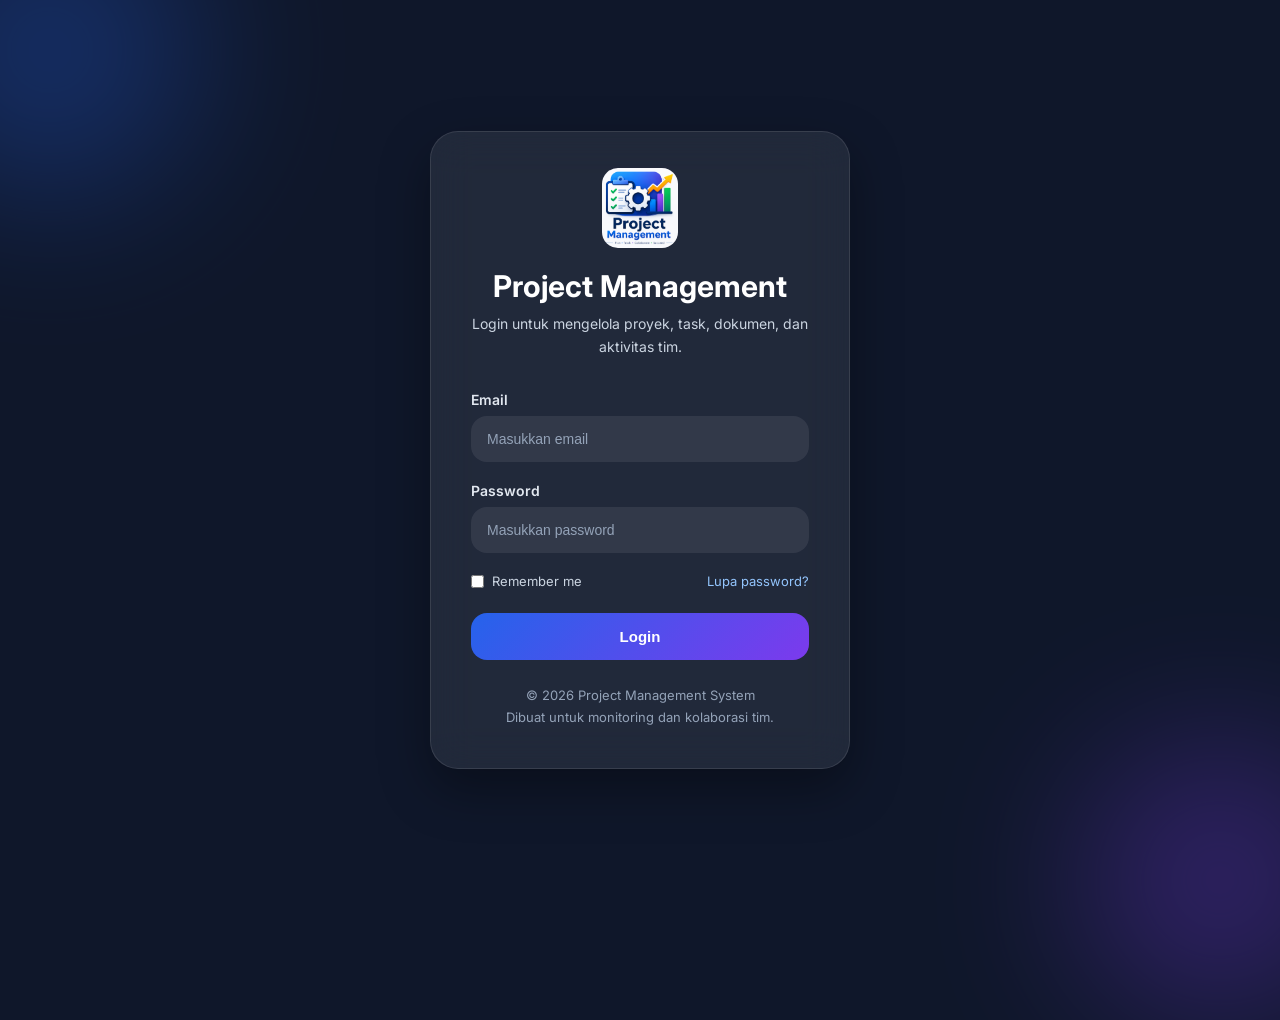
==== index.html @ faa104a9 "membuat_struktur_awal" ====
<!DOCTYPE html>
<html lang="id">
<head>
  <meta charset="UTF-8">
  <meta name="viewport" content="width=device-width, initial-scale=1.0">

  <title>Login - Project Management</title>

  <link rel="preconnect" href="https://fonts.googleapis.com">
  <link rel="preconnect" href="https://fonts.gstatic.com" crossorigin>

  <link href="https://fonts.googleapis.com/css2?family=Inter:wght@400;500;600;700&display=swap" rel="stylesheet">

  <style>

    *{
      margin:0;
      padding:0;
      box-sizing:border-box;
    }

    body{
      font-family:'Inter',sans-serif;
      background:#0f172a;
      min-height:100vh;
      display:flex;
      align-items:center;
      justify-content:center;
      padding:20px;
      overflow:hidden;
      position:relative;
    }

    /* =========================
       BACKGROUND
    ========================= */

    .bg-circle{
      position:absolute;
      border-radius:50%;
      filter:blur(80px);
      opacity:0.3;
      z-index:1;
    }

    .bg-circle.one{
      width:300px;
      height:300px;
      background:#2563eb;
      top:-100px;
      left:-100px;
    }

    .bg-circle.two{
      width:280px;
      height:280px;
      background:#7c3aed;
      bottom:-120px;
      right:-80px;
    }

    /* =========================
       LOGIN CARD
    ========================= */

    .login-wrapper{
      width:100%;
      max-width:420px;
      position:relative;
      z-index:2;
    }

    .login-card{
      background:rgba(255,255,255,0.08);
      backdrop-filter:blur(20px);
      border:1px solid rgba(255,255,255,0.1);
      border-radius:28px;
      padding:40px;
      box-shadow:0 20px 50px rgba(0,0,0,0.35);
    }

    .logo{
      width:72px;
      height:72px;
      border-radius:22px;
      display:flex;
      align-items:center;
      justify-content:center;
      font-size:30px;
      margin:0 auto 24px;
      color:white;
      font-weight:700;
    }
    .logo img{
      width: 80px;
      height: 80px;
      border-radius: 16px;
    }

    .title{
      text-align:center;
      color:white;
      margin-bottom:8px;
      font-size:30px;
      font-weight:700;
    }

    .subtitle{
      text-align:center;
      color:#cbd5e1;
      font-size:14px;
      margin-bottom:32px;
      line-height:1.7;
    }

    /* =========================
       FORM
    ========================= */

    .form-group{
      margin-bottom:20px;
    }

    .form-group label{
      display:block;
      color:#e2e8f0;
      font-size:14px;
      font-weight:600;
      margin-bottom:8px;
    }

    .input-box{
      position:relative;
    }

    .input-box input{
      width:100%;
      padding:15px 16px;
      border:none;
      border-radius:16px;
      background:rgba(255,255,255,0.08);
      color:white;
      font-size:14px;
      outline:none;
      transition:0.2s;
    }

    .input-box input::placeholder{
      color:#94a3b8;
    }

    .input-box input:focus{
      background:rgba(255,255,255,0.12);
      border:1px solid rgba(255,255,255,0.1);
    }

    /* =========================
       OPTIONS
    ========================= */

    .options{
      display:flex;
      justify-content:space-between;
      align-items:center;
      margin-bottom:24px;
      flex-wrap:wrap;
      gap:10px;
    }

    .remember{
      display:flex;
      align-items:center;
      gap:8px;
      color:#cbd5e1;
      font-size:13px;
    }

    .remember input{
      accent-color:#2563eb;
    }

    .forgot{
      color:#93c5fd;
      font-size:13px;
      text-decoration:none;
    }

    /* =========================
       BUTTON
    ========================= */

    .btn-login{
      width:100%;
      border:none;
      background:linear-gradient(135deg,#2563eb,#7c3aed);
      color:white;
      padding:15px;
      border-radius:16px;
      font-size:15px;
      font-weight:600;
      cursor:pointer;
      transition:0.25s;
    }

    .btn-login:hover{
      transform:translateY(-2px);
      box-shadow:0 12px 24px rgba(37,99,235,0.35);
    }

    /* =========================
       FOOTER
    ========================= */

    .footer{
      text-align:center;
      color:#94a3b8;
      font-size:13px;
      margin-top:24px;
      line-height:1.7;
    }

    .footer a{
      color:#93c5fd;
      text-decoration:none;
      font-weight:600;
    }

    /* =========================
       MOBILE
    ========================= */

    @media(max-width:500px){

      .login-card{
        padding:30px 24px;
      }

      .title{
        font-size:26px;
      }

    }

  </style>
</head>
<body>

  <!-- BACKGROUND -->
  <div class="bg-circle one"></div>
  <div class="bg-circle two"></div>

  <!-- LOGIN -->
  <div class="login-wrapper">

    <div class="login-card">

      <!-- LOGO -->
      <div class="logo">
        <img src="./disk/img/icon_kotak.png" alt="Project Manager Logo">
      </div>

      <!-- TITLE -->
      <h1 class="title">
        Project Management
      </h1>

      <p class="subtitle">
        Login untuk mengelola proyek, task, dokumen, dan aktivitas tim.
      </p>

      <!-- FORM -->
      <form>

        <!-- EMAIL -->
        <div class="form-group">

          <label>Email</label>

          <div class="input-box">
            <input 
              type="email"
              placeholder="Masukkan email"
            >
          </div>

        </div>

        <!-- PASSWORD -->
        <div class="form-group">

          <label>Password</label>

          <div class="input-box">
            <input 
              type="password"
              placeholder="Masukkan password"
            >
          </div>

        </div>

        <!-- OPTIONS -->
        <div class="options">

          <label class="remember">
            <input type="checkbox">
            Remember me
          </label>

          <a href="#" class="forgot">
            Lupa password?
          </a>

        </div>

        <!-- BUTTON -->
        <a href="./pages/dashboard/">
          <button type="button" class="btn-login">
            Login
          </button>
        </a>
      </form>

      <!-- FOOTER -->
      <div class="footer">
        © 2026 Project Management System <br>
        Dibuat untuk monitoring dan kolaborasi tim.
      </div>

    </div>

  </div>

</body>
</html>
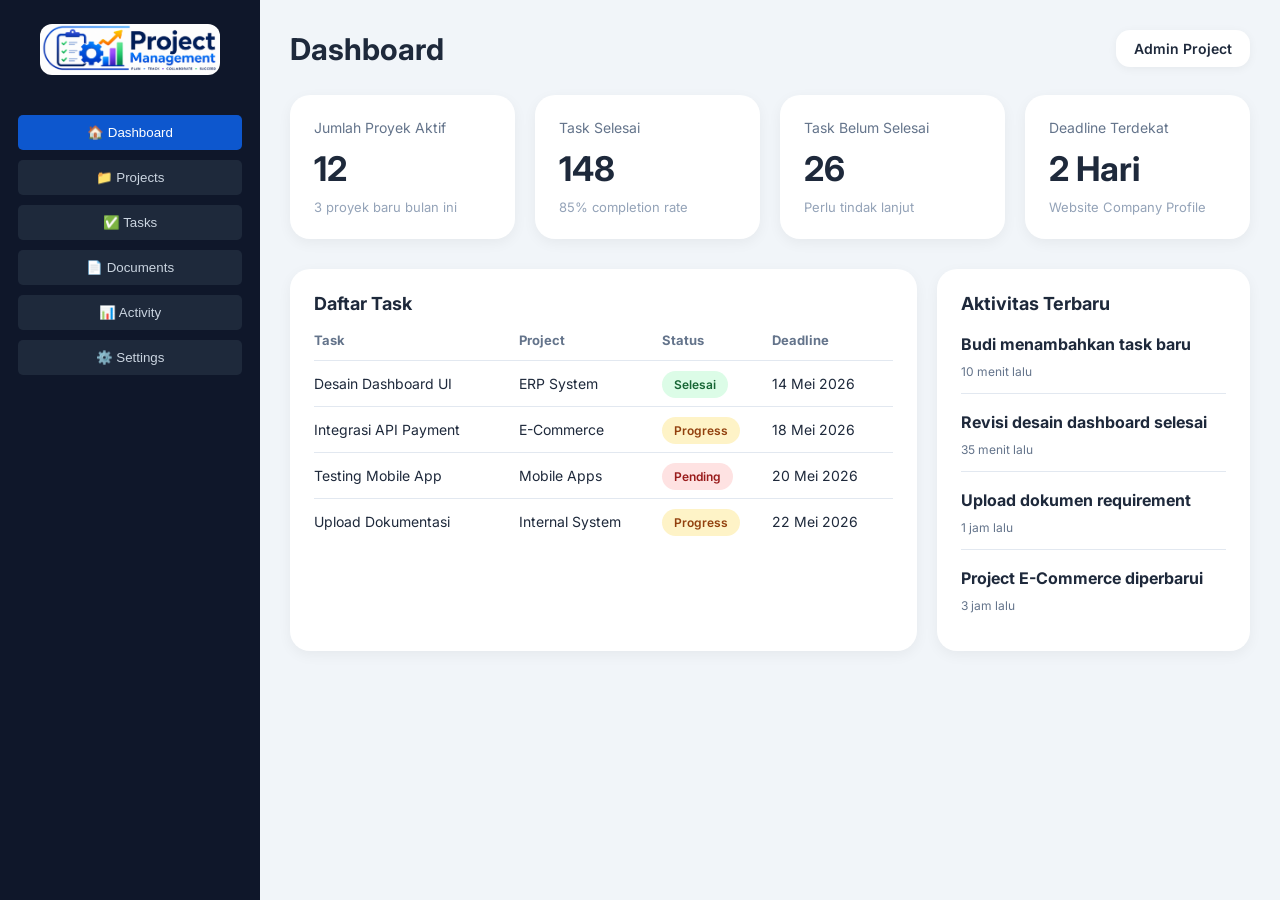
==== commit 8dac6a7f: "perbaiki tombol menu" ====
--- a/index.html
+++ b/index.html
@@ -3,333 +3,36 @@
 <head>
   <meta charset="UTF-8">
   <meta name="viewport" content="width=device-width, initial-scale=1.0">
-
-  <title>Login - Project Management</title>
+  <title>Dashboard Project Management</title>
 
   <link rel="preconnect" href="https://fonts.googleapis.com">
   <link rel="preconnect" href="https://fonts.gstatic.com" crossorigin>
-
   <link href="https://fonts.googleapis.com/css2?family=Inter:wght@400;500;600;700&display=swap" rel="stylesheet">
-
-  <style>
-
-    *{
-      margin:0;
-      padding:0;
-      box-sizing:border-box;
-    }
-
-    body{
-      font-family:'Inter',sans-serif;
-      background:#0f172a;
-      min-height:100vh;
-      display:flex;
-      align-items:center;
-      justify-content:center;
-      padding:20px;
-      overflow:hidden;
-      position:relative;
-    }
-
-    /* =========================
-       BACKGROUND
-    ========================= */
-
-    .bg-circle{
-      position:absolute;
-      border-radius:50%;
-      filter:blur(80px);
-      opacity:0.3;
-      z-index:1;
-    }
-
-    .bg-circle.one{
-      width:300px;
-      height:300px;
-      background:#2563eb;
-      top:-100px;
-      left:-100px;
-    }
-
-    .bg-circle.two{
-      width:280px;
-      height:280px;
-      background:#7c3aed;
-      bottom:-120px;
-      right:-80px;
-    }
-
-    /* =========================
-       LOGIN CARD
-    ========================= */
-
-    .login-wrapper{
-      width:100%;
-      max-width:420px;
-      position:relative;
-      z-index:2;
-    }
-
-    .login-card{
-      background:rgba(255,255,255,0.08);
-      backdrop-filter:blur(20px);
-      border:1px solid rgba(255,255,255,0.1);
-      border-radius:28px;
-      padding:40px;
-      box-shadow:0 20px 50px rgba(0,0,0,0.35);
-    }
-
-    .logo{
-      width:72px;
-      height:72px;
-      border-radius:22px;
-      display:flex;
-      align-items:center;
-      justify-content:center;
-      font-size:30px;
-      margin:0 auto 24px;
-      color:white;
-      font-weight:700;
-    }
-    .logo img{
-      width: 80px;
-      height: 80px;
-      border-radius: 16px;
-    }
-
-    .title{
-      text-align:center;
-      color:white;
-      margin-bottom:8px;
-      font-size:30px;
-      font-weight:700;
-    }
-
-    .subtitle{
-      text-align:center;
-      color:#cbd5e1;
-      font-size:14px;
-      margin-bottom:32px;
-      line-height:1.7;
-    }
-
-    /* =========================
-       FORM
-    ========================= */
-
-    .form-group{
-      margin-bottom:20px;
-    }
-
-    .form-group label{
-      display:block;
-      color:#e2e8f0;
-      font-size:14px;
-      font-weight:600;
-      margin-bottom:8px;
-    }
-
-    .input-box{
-      position:relative;
-    }
-
-    .input-box input{
-      width:100%;
-      padding:15px 16px;
-      border:none;
-      border-radius:16px;
-      background:rgba(255,255,255,0.08);
-      color:white;
-      font-size:14px;
-      outline:none;
-      transition:0.2s;
-    }
-
-    .input-box input::placeholder{
-      color:#94a3b8;
-    }
-
-    .input-box input:focus{
-      background:rgba(255,255,255,0.12);
-      border:1px solid rgba(255,255,255,0.1);
-    }
-
-    /* =========================
-       OPTIONS
-    ========================= */
-
-    .options{
-      display:flex;
-      justify-content:space-between;
-      align-items:center;
-      margin-bottom:24px;
-      flex-wrap:wrap;
-      gap:10px;
-    }
-
-    .remember{
-      display:flex;
-      align-items:center;
-      gap:8px;
-      color:#cbd5e1;
-      font-size:13px;
-    }
-
-    .remember input{
-      accent-color:#2563eb;
-    }
-
-    .forgot{
-      color:#93c5fd;
-      font-size:13px;
-      text-decoration:none;
-    }
-
-    /* =========================
-       BUTTON
-    ========================= */
-
-    .btn-login{
-      width:100%;
-      border:none;
-      background:linear-gradient(135deg,#2563eb,#7c3aed);
-      color:white;
-      padding:15px;
-      border-radius:16px;
-      font-size:15px;
-      font-weight:600;
-      cursor:pointer;
-      transition:0.25s;
-    }
-
-    .btn-login:hover{
-      transform:translateY(-2px);
-      box-shadow:0 12px 24px rgba(37,99,235,0.35);
-    }
-
-    /* =========================
-       FOOTER
-    ========================= */
-
-    .footer{
-      text-align:center;
-      color:#94a3b8;
-      font-size:13px;
-      margin-top:24px;
-      line-height:1.7;
-    }
-
-    .footer a{
-      color:#93c5fd;
-      text-decoration:none;
-      font-weight:600;
-    }
-
-    /* =========================
-       MOBILE
-    ========================= */
-
-    @media(max-width:500px){
-
-      .login-card{
-        padding:30px 24px;
-      }
-
-      .title{
-        font-size:26px;
-      }
-
-    }
-
-  </style>
+  <link rel="stylesheet" href="./disk/css/main_style.css">
+  <script src="./disk/js/main_script.js"></script>
+  
 </head>
 <body>
 
-  <!-- BACKGROUND -->
-  <div class="bg-circle one"></div>
-  <div class="bg-circle two"></div>
+  <!-- SIDEBAR -->
+  <aside class="sidebar">
 
-  <!-- LOGIN -->
-  <div class="login-wrapper">
-
-    <div class="login-card">
-
-      <!-- LOGO -->
-      <div class="logo">
-        <img src="./disk/img/icon_kotak.png" alt="Project Manager Logo">
-      </div>
-
-      <!-- TITLE -->
-      <h1 class="title">
-        Project Management
-      </h1>
-
-      <p class="subtitle">
-        Login untuk mengelola proyek, task, dokumen, dan aktivitas tim.
-      </p>
-
-      <!-- FORM -->
-      <form>
-
-        <!-- EMAIL -->
-        <div class="form-group">
-
-          <label>Email</label>
-
-          <div class="input-box">
-            <input 
-              type="email"
-              placeholder="Masukkan email"
-            >
-          </div>
-
-        </div>
-
-        <!-- PASSWORD -->
-        <div class="form-group">
-
-          <label>Password</label>
-
-          <div class="input-box">
-            <input 
-              type="password"
-              placeholder="Masukkan password"
-            >
-          </div>
-
-        </div>
-
-        <!-- OPTIONS -->
-        <div class="options">
-
-          <label class="remember">
-            <input type="checkbox">
-            Remember me
-          </label>
-
-          <a href="#" class="forgot">
-            Lupa password?
-          </a>
-
-        </div>
-
-        <!-- BUTTON -->
-        <a href="./pages/dashboard/">
-          <button type="button" class="btn-login">
-            Login
-          </button>
-        </a>
-      </form>
-
-      <!-- FOOTER -->
-      <div class="footer">
-        © 2026 Project Management System <br>
-        Dibuat untuk monitoring dan kolaborasi tim.
-      </div>
-
+    <div class="logo">
+      <img src="./disk/img/icon_panjang.png" alt="Project Manager Logo">
     </div>
 
-  </div>
+    <nav class="menu">
+      <button onclick="loadPage(this,'dashboard')" class="active">🏠 Dashboard</button>
+      <button onclick="loadPage(this,'project')">📁 Projects</button>
+      <button onclick="loadPage(this,'task')">✅ Tasks</button>
+      <button onclick="loadPage(this,'dokument')">📄 Documents</button>
+      <button onclick="loadPage(this,'activity')">📊 Activity</button>
+      <button onclick="loadPage(this,'setting')">⚙️ Settings</button>
+    </nav>
 
+  </aside>
+  
+  <div id="content"></div>
+  
 </body>
 </html>
--- a/disk/css/main_style.css
+++ b/disk/css/main_style.css
@@ -0,0 +1,1021 @@
+*{
+    margin:0;
+    padding:0;
+    box-sizing:border-box;
+}
+
+body{
+    font-family:'Inter',sans-serif;
+    background:#f1f5f9;
+    display:flex;
+    min-height:100vh;
+    color:#1e293b;
+}
+
+/* =========================
+    SIDEBAR
+========================= */
+
+.sidebar{
+    width:260px;
+    background:#0f172a;
+    color:white;
+    padding:24px 18px;
+    display:flex;
+    flex-direction:column;
+    gap:24px;
+    position:fixed;
+    top:0;
+    left:0;
+    height:100vh;
+}
+
+.logo{
+    font-size:24px;
+    font-weight:700;
+    text-align:center;
+}
+.logo img{
+    width:180px;
+    border-radius:12px;
+}
+
+
+.menu{
+    display:flex;
+    flex-direction:column;
+    gap:10px;
+    margin-top:10px;
+}
+.menu button{
+    padding: 10px;
+    color: #cbd5e1;
+    border-radius: 5px;
+    background-color: #1e293b;
+    border: none;
+}
+.menu a{
+    text-decoration:none;
+    color:#cbd5e1;
+    padding:14px 16px;
+    border-radius:14px;
+    transition:0.2s ease;
+    display:flex;
+    align-items:center;
+    gap:12px;
+    font-size:15px;
+    font-weight:500;
+}
+
+.menu button:hover,
+.menu button.active{
+    background:#0d57ce;
+    color:#fff;
+}
+
+/* =========================
+    MAIN CONTENT
+========================= */
+#content {
+    transition: 0.2s;
+    width: 100%;
+}
+.main{
+    margin-left:260px;
+    flex:1;
+    padding:30px;
+}
+
+.topbar{
+    display:flex;
+    justify-content:space-between;
+    align-items:center;
+    margin-bottom:28px;
+}
+
+.topbar h1{
+    font-size:30px;
+    font-weight:700;
+}
+
+.profile{
+    background:white;
+    padding:10px 18px;
+    border-radius:14px;
+    box-shadow:0 2px 10px rgba(0,0,0,0.05);
+    font-weight:600;
+    font-size:14px;
+}
+.topbar{
+    display:flex;
+    justify-content:space-between;
+    align-items:center;
+    margin-bottom:28px;
+}
+
+.topbar h1{
+    font-size:30px;
+    font-weight:700;
+}
+ /* =========================
+    TASK LIST
+========================= */
+
+.task-list{
+    display:grid;
+    grid-template-columns:repeat(auto-fit,minmax(340px,1fr));
+    gap:20px;
+}
+
+.task-card{
+    background:white;
+    border-radius:20px;
+    padding:24px;
+    box-shadow:0 4px 14px rgba(0,0,0,0.05);
+}
+
+.task-header{
+    display:flex;
+    justify-content:space-between;
+    align-items:flex-start;
+    margin-bottom:16px;
+    gap:12px;
+}
+
+.task-title{
+    font-size:18px;
+    font-weight:700;
+    margin-bottom:6px;
+}
+
+.task-member{
+    font-size:13px;
+    color:#64748b;
+}
+
+.task-desc{
+    font-size:14px;
+    color:#64748b;
+    line-height:1.7;
+    margin-bottom:18px;
+}
+
+.task-meta{
+    display:flex;
+    flex-wrap:wrap;
+    gap:10px;
+    margin-bottom:18px;
+}
+
+.badge{
+    padding:6px 12px;
+    border-radius:999px;
+    font-size:12px;
+    font-weight:600;
+}
+
+/* STATUS */
+
+.todo{
+    background:#dbeafe;
+    color:#1d4ed8;
+}
+
+.progress{
+    background:#fef3c7;
+    color:#92400e;
+}
+
+.review{
+    background:#ede9fe;
+    color:#6d28d9;
+}
+
+.done{
+    background:#dcfce7;
+    color:#166534;
+}
+
+/* PRIORITY */
+
+.high{
+    background:#fee2e2;
+    color:#b91c1c;
+}
+
+.medium{
+    background:#fef3c7;
+    color:#92400e;
+}
+
+.low{
+    background:#dcfce7;
+    color:#166534;
+}
+
+.task-footer{
+    border-top:1px solid #e2e8f0;
+    padding-top:14px;
+    display:flex;
+    justify-content:space-between;
+    font-size:13px;
+    color:#64748b;
+}
+
+.mini-checklist{
+    margin-top:10px;
+    display:flex;
+    flex-direction:column;
+    gap:8px;
+}
+
+.mini-checklist div{
+    font-size:13px;
+    color:#475569;
+}
+
+
+/* =========================
+    SETTINGS GRID
+========================= */
+
+.settings-grid{
+    display:grid;
+    grid-template-columns:1fr 1fr;
+    gap:24px;
+}
+
+.settings-card{
+    background:white;
+    border-radius:20px;
+    padding:24px;
+    box-shadow:0 4px 14px rgba(0,0,0,0.05);
+}
+
+.settings-card h2{
+    font-size:20px;
+    margin-bottom:20px;
+}
+
+.form-group{
+    display:flex;
+    flex-direction:column;
+    margin-bottom:18px;
+}
+
+.form-group label{
+    margin-bottom:8px;
+    font-size:14px;
+    font-weight:600;
+}
+
+/* =========================
+    CARDS
+========================= */
+
+.cards{
+    display:grid;
+    grid-template-columns:repeat(auto-fit,minmax(220px,1fr));
+    gap:20px;
+    margin-bottom:30px;
+}
+
+.card{
+    background:white;
+    padding:24px;
+    border-radius:20px;
+    box-shadow:0 4px 14px rgba(0,0,0,0.05);
+}
+
+.card-title{
+    font-size:14px;
+    color:#64748b;
+    margin-bottom:12px;
+}
+
+.card-value{
+    font-size:34px;
+    font-weight:700;
+}
+
+.card-sub{
+    margin-top:10px;
+    font-size:13px;
+    color:#94a3b8;
+}
+
+/* =========================
+    CONTENT
+========================= */
+
+.content-grid{
+    display:grid;
+    grid-template-columns:2fr 1fr;
+    gap:20px;
+}
+
+.panel{
+    background:white;
+    border-radius:20px;
+    padding:24px;
+    box-shadow:0 4px 14px rgba(0,0,0,0.05);
+}
+
+.panel h2{
+    margin-bottom:18px;
+    font-size:18px;
+}
+
+table{
+    width:100%;
+    border-collapse:collapse;
+}
+
+table th{
+    text-align:left;
+    padding-bottom:12px;
+    color:#64748b;
+    font-size:13px;
+}
+
+table td{
+    padding:14px 0;
+    border-top:1px solid #e2e8f0;
+    font-size:14px;
+}
+
+.status{
+    padding:6px 12px;
+    border-radius:999px;
+    font-size:12px;
+    font-weight:600;
+}
+
+.done{
+    background:#dcfce7;
+    color:#166534;
+}
+
+.progress{
+    background:#fef3c7;
+    color:#92400e;
+}
+
+.pending{
+    background:#fee2e2;
+    color:#991b1b;
+}
+
+.activity-list{
+    display:flex;
+    flex-direction:column;
+    gap:16px;
+}
+
+.activity-item{
+    padding-bottom:14px;
+    border-bottom:1px solid #e2e8f0;
+}
+
+.activity-item:last-child{
+    border:none;
+}
+
+.activity-title{
+    font-size:14px;
+    font-weight:600;
+    margin-bottom:6px;
+}
+
+.activity-time{
+    font-size:12px;
+    color:#64748b;
+}
+
+/* =========================
+    TIMELINE
+========================= */
+
+.timeline-date{
+    margin:30px 0 10px;
+    font-size:14px;
+    font-weight:700;
+    color:#475569;
+}
+/* =========================
+    ACTIVITY LOG
+========================= */
+
+.activity-wrapper{
+    display:flex;
+    flex-direction:column;
+    gap:20px;
+}
+
+.activity-card{
+    background:white;
+    border-radius:20px;
+    padding:22px;
+    box-shadow:0 4px 14px rgba(0,0,0,0.05);
+    display:flex;
+    gap:18px;
+    align-items:flex-start;
+}
+
+.activity-icon{
+    width:52px;
+    height:52px;
+    border-radius:16px;
+    display:flex;
+    align-items:center;
+    justify-content:center;
+    font-size:22px;
+    flex-shrink:0;
+}
+
+.task-update{
+    background:#dbeafe;
+}
+
+.file-upload{
+    background:#dcfce7;
+}
+
+.task-done{
+    background:#ede9fe;
+}
+
+.comment{
+    background:#fee2e2;
+}
+
+.activity-content{
+    flex:1;
+}
+
+.activity-title{
+    font-size:16px;
+    font-weight:700;
+    margin-bottom:8px;
+    line-height:1.5;
+}
+
+.activity-desc{
+    font-size:14px;
+    color:#64748b;
+    line-height:1.7;
+    margin-bottom:14px;
+}
+
+.activity-meta{
+    display:flex;
+    flex-wrap:wrap;
+    gap:10px;
+    align-items:center;
+    font-size:13px;
+    color:#64748b;
+}
+
+.badge{
+    padding:6px 12px;
+    border-radius:999px;
+    font-size:12px;
+    font-weight:600;
+}
+
+.blue{
+    background:#dbeafe;
+    color:#1d4ed8;
+}
+
+.green{
+    background:#dcfce7;
+    color:#166534;
+}
+
+.purple{
+    background:#ede9fe;
+    color:#6d28d9;
+}
+
+.red{
+    background:#fee2e2;
+    color:#b91c1c;
+}
+/* =========================
+    FILTER
+========================= */
+
+.filter-bar{
+    background:white;
+    padding:18px 20px;
+    border-radius:18px;
+    margin-bottom:24px;
+    display:flex;
+    gap:14px;
+    flex-wrap:wrap;
+    box-shadow:0 4px 14px rgba(0,0,0,0.05);
+}
+
+.filter-bar select{
+    padding:12px 14px;
+    border-radius:12px;
+    border:1px solid #dbeafe;
+    background:#f8fafc;
+    font-size:14px;
+    outline:none;
+}
+
+/* =========================
+    FORM
+========================= */
+
+.task-form{
+    background:white;
+    border-radius:20px;
+    padding:24px;
+    box-shadow:0 4px 14px rgba(0,0,0,0.05);
+    margin-bottom:30px;
+}
+
+.task-form h2{
+    margin-bottom:20px;
+    font-size:20px;
+}
+
+.form-grid{
+    display:grid;
+    grid-template-columns:1fr 1fr;
+    gap:20px;
+}
+
+
+label{
+    margin-bottom:8px;
+    font-size:14px;
+    font-weight:600;
+}
+
+
+
+textarea{
+    resize:vertical;
+    min-height:120px;
+}
+
+.checklist{
+    display:flex;
+    flex-direction:column;
+    gap:10px;
+    margin-top:6px;
+}
+
+.checklist label{
+    display:flex;
+    align-items:center;
+    gap:10px;
+    font-weight:500;
+    margin:0;
+}
+
+input[type="checkbox"]{
+    width:16px;
+    height:16px;
+}
+
+/* =========================
+    DOCUMENT FORM
+========================= */
+
+.document-form{
+    background:#fff;
+    border-radius:20px;
+    padding:24px;
+    box-shadow:0 4px 14px rgba(0,0,0,0.05);
+    margin-bottom:30px;
+}
+
+.document-form h2{
+    margin-bottom:20px;
+    font-size:20px;
+}
+
+.form-grid{
+    display:grid;
+    grid-template-columns:1fr 1fr;
+    gap:20px;
+}
+
+.form-group{
+    display:flex;
+    flex-direction:column;
+}
+
+.form-group.full{
+    grid-column:1 / -1;
+}
+
+label{
+    margin-bottom:8px;
+    font-size:14px;
+    font-weight:600;
+}
+
+
+
+.editor-toolbar{
+    display:flex;
+    gap:10px;
+    margin-bottom:12px;
+    flex-wrap:wrap;
+}
+
+.editor-toolbar button{
+    border:none;
+    background:#e2e8f0;
+    padding:8px 12px;
+    border-radius:10px;
+    cursor:pointer;
+    font-size:13px;
+    font-weight:600;
+}
+
+/* =========================
+    DOCUMENT LIST
+========================= */
+
+.document-list{
+    display:grid;
+    grid-template-columns:repeat(auto-fit,minmax(340px,1fr));
+    gap:20px;
+}
+
+.document-card{
+    background:#fff;
+    border-radius:20px;
+    padding:24px;
+    box-shadow:0 4px 14px rgba(0,0,0,0.05);
+}
+
+.document-header{
+    display:flex;
+    justify-content:space-between;
+    align-items:flex-start;
+    gap:12px;
+    margin-bottom:14px;
+}
+
+.document-title{
+    font-size:18px;
+    font-weight:700;
+}
+
+.category{
+    padding:6px 12px;
+    border-radius:999px;
+    font-size:12px;
+    font-weight:600;
+    white-space:nowrap;
+}
+
+.meeting{
+    background:#dbeafe;
+    color:#1d4ed8;
+}
+
+.requirement{
+    background:#fef3c7;
+    color:#92400e;
+}
+
+.tutorial{
+    background:#dcfce7;
+    color:#166534;
+}
+
+.credential{
+    background:#ede9fe;
+    color:#6d28d9;
+}
+
+.links{
+    background:#fee2e2;
+    color:#b91c1c;
+}
+
+.document-content{
+    font-size:14px;
+    line-height:1.8;
+    color:#475569;
+    margin-bottom:18px;
+}
+
+.markdown{
+    background:#f8fafc;
+    padding:12px;
+    border-radius:12px;
+    margin-top:10px;
+    font-family:monospace;
+    font-size:13px;
+    white-space:pre-line;
+    line-height:1.7;
+}
+
+.document-footer{
+    border-top:1px solid #e2e8f0;
+    padding-top:14px;
+    margin-top:18px;
+    display:flex;
+    justify-content:space-between;
+    font-size:13px;
+    color:#64748b;
+}
+/* ======================
+    PROJECT FORM
+====================== */
+
+.project-form{
+    background:#fff;
+    padding:24px;
+    border-radius:20px;
+    box-shadow:0 4px 14px rgba(0,0,0,0.05);
+    margin-bottom:28px;
+}
+
+.project-form h2{
+    margin-bottom:20px;
+    font-size:20px;
+}
+
+.form-grid{
+    display:grid;
+    grid-template-columns:1fr 1fr;
+    gap:20px;
+}
+
+label{
+    margin-bottom:8px;
+    font-size:14px;
+    font-weight:600;
+}
+
+input,
+textarea,
+select{
+    border:1px solid #dbeafe;
+    background:#f8fafc;
+    padding:14px;
+    border-radius:12px;
+    font-size:14px;
+    font-family:'Inter',sans-serif;
+    outline:none;
+}
+
+textarea{
+    resize:vertical;
+    min-height:120px;
+}
+
+/* ======================
+    PROJECT LIST
+====================== */
+
+.project-list{
+    display:grid;
+    grid-template-columns:repeat(auto-fit,minmax(320px,1fr));
+    gap:20px;
+}
+
+.project-card{
+    background:#fff;
+    border-radius:20px;
+    padding:24px;
+    box-shadow:0 4px 14px rgba(0,0,0,0.05);
+}
+
+.project-header{
+    display:flex;
+    justify-content:space-between;
+    align-items:center;
+    margin-bottom:14px;
+}
+
+.project-title{
+    font-size:18px;
+    font-weight:700;
+}
+
+.status{
+    padding:6px 12px;
+    border-radius:999px;
+    font-size:12px;
+    font-weight:600;
+}
+
+.planning{
+    background:#dbeafe;
+    color:#1d4ed8;
+}
+
+.development{
+    background:#fef3c7;
+    color:#92400e;
+}
+
+.testing{
+    background:#ede9fe;
+    color:#6d28d9;
+}
+
+.done{
+    background:#dcfce7;
+    color:#166534;
+}
+
+.project-desc{
+    font-size:14px;
+    color:#64748b;
+    line-height:1.6;
+    margin-bottom:18px;
+}
+
+.project-meta{
+    display:flex;
+    justify-content:space-between;
+    font-size:13px;
+    color:#64748b;
+    border-top:1px solid #e2e8f0;
+    padding-top:14px;
+}
+/* =========================
+    TOGGLE
+========================= */
+
+.toggle-row{
+    display:flex;
+    justify-content:space-between;
+    align-items:center;
+    padding:14px 0;
+    border-bottom:1px solid #e2e8f0;
+}
+
+.toggle-row:last-child{
+    border-bottom:none;
+}
+
+.toggle-label{
+    display:flex;
+    flex-direction:column;
+    gap:4px;
+}
+
+.toggle-label span{
+    font-size:13px;
+    color:#64748b;
+}
+
+.switch{
+    position:relative;
+    width:50px;
+    height:26px;
+}
+
+.switch input{
+    opacity:0;
+    width:0;
+    height:0;
+}
+
+.slider{
+    position:absolute;
+    cursor:pointer;
+    top:0;
+    left:0;
+    right:0;
+    bottom:0;
+    background:#cbd5e1;
+    border-radius:999px;
+    transition:.3s;
+}
+
+.slider:before{
+    position:absolute;
+    content:'';
+    height:20px;
+    width:20px;
+    left:3px;
+    top:3px;
+    background:white;
+    border-radius:50%;
+    transition:.3s;
+}
+
+input:checked + .slider{
+    background:#2563eb;
+}
+
+input:checked + .slider:before{
+    transform:translateX(24px);
+}
+
+/* =========================
+    BUTTONS
+========================= */
+
+.btn{
+    background:#2563eb;
+    color:white;
+    border:none;
+    padding:12px 18px;
+    border-radius:12px;
+    cursor:pointer;
+    font-size:14px;
+    font-weight:600;
+    transition:0.2s;
+}
+
+.btn:hover{
+    background:#1d4ed8;
+}
+
+.btn-danger{
+    background:#dc2626;
+}
+
+.btn-danger:hover{
+    background:#b91c1c;
+}
+
+.button-group{
+    display:flex;
+    gap:12px;
+    margin-top:20px;
+    flex-wrap:wrap;
+}
+
+/* =========================
+    TEAM LIST
+========================= */
+
+.team-list{
+    display:flex;
+    flex-direction:column;
+    gap:14px;
+}
+
+.team-item{
+    display:flex;
+    justify-content:space-between;
+    align-items:center;
+    padding:14px;
+    background:#f8fafc;
+    border-radius:14px;
+}
+
+.team-user{
+    display:flex;
+    flex-direction:column;
+    gap:4px;
+}
+
+.team-user small{
+    color:#64748b;
+    font-size:12px;
+}
+
+.role{
+    padding:6px 12px;
+    border-radius:999px;
+    background:#dbeafe;
+    color:#1d4ed8;
+    font-size:12px;
+    font-weight:600;
+}
+
+@media(max-width:660px){
+    .sidebar{
+    width:100%;
+    height:auto;
+    position:relative;
+    }
+
+    .main{
+    margin-left:0;
+    }
+
+    body{
+    flex-direction:column;
+    }
+
+    .content-grid{
+    grid-template-columns:1fr;
+    }
+
+    .form-grid{
+    grid-template-columns:1fr;
+    }
+
+    .settings-grid{
+    grid-template-columns:1fr;
+    }
+}
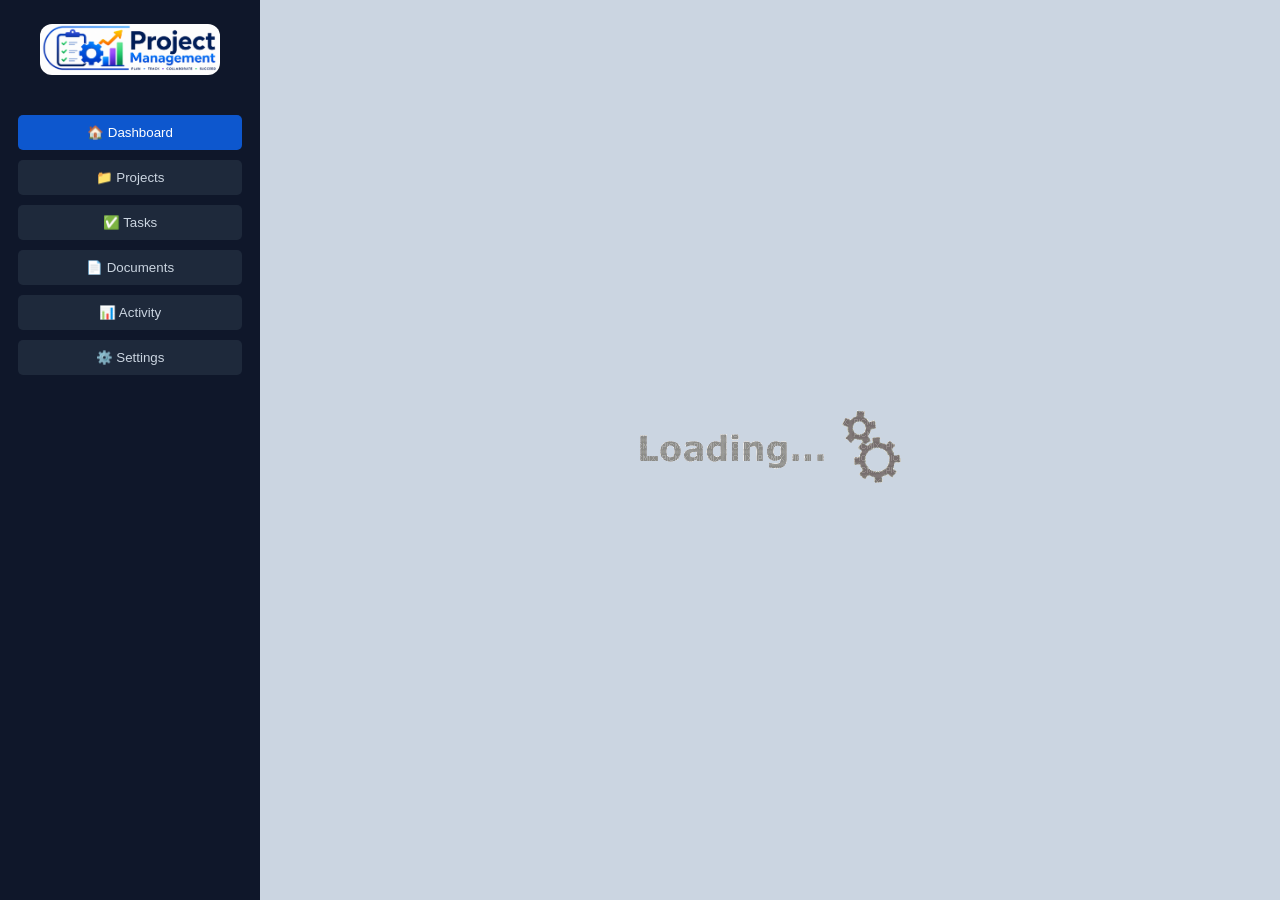
==== commit 6b21749f: "update dashboard" ====
--- a/index.html
+++ b/index.html
@@ -10,7 +10,7 @@
   <link href="https://fonts.googleapis.com/css2?family=Inter:wght@400;500;600;700&display=swap" rel="stylesheet">
   <link rel="stylesheet" href="./disk/css/main_style.css">
   <script src="./disk/js/main_script.js"></script>
-  
+  <script src="./disk/js/config.js"></script>
 </head>
 <body>
 
@@ -31,8 +31,11 @@
     </nav>
 
   </aside>
+  <aside class="loading">
+    <img src="./disk/img/loading.gif" alt="">
+  </aside>
   
   <div id="content"></div>
-  
+  <script>console.log('start');</script>
 </body>
 </html>
--- a/disk/css/main_style.css
+++ b/disk/css/main_style.css
@@ -10,6 +10,22 @@
     display:flex;
     min-height:100vh;
     color:#1e293b;
+}
+
+/* =========================
+    LOADING
+========================= */
+.loading{
+    position:fixed;
+    top:0;
+    right:0;
+    width:calc(100vw - 260px);
+    height:100%;
+    background:#cbd5e1;
+    display:none;
+    align-items:center;
+    justify-content:center;
+    z-index:9999;
 }
 
 /* =========================
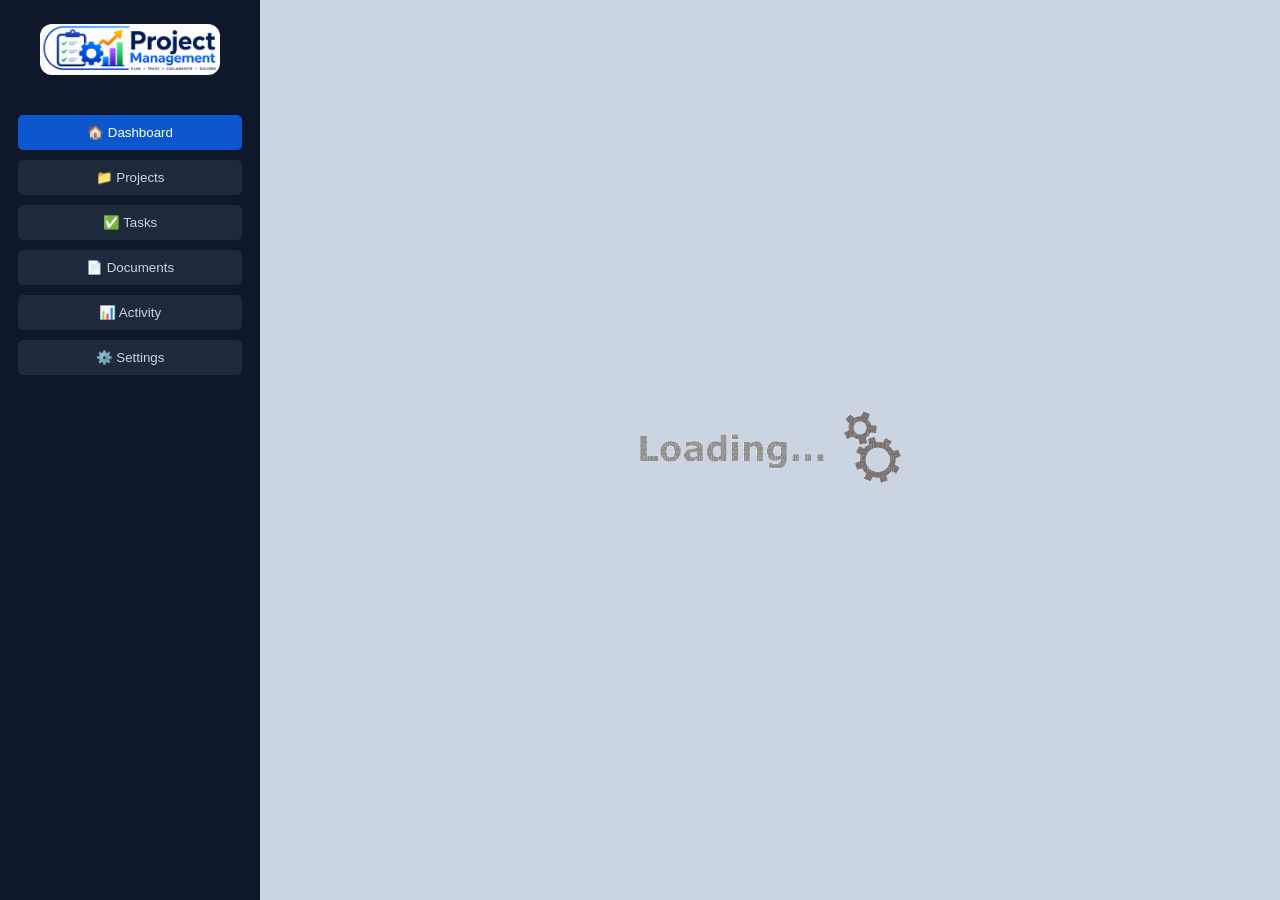
==== commit 9ff9d720: "halaman project" ====
--- a/index.html
+++ b/index.html
@@ -37,5 +37,10 @@
   
   <div id="content"></div>
   <script>console.log('start');</script>
+  <script>
+    window.onload = async () => {
+      loadPage(document.querySelectorAll('.menu button')[0], 'dashboard');
+    }
+  </script>
 </body>
 </html>
